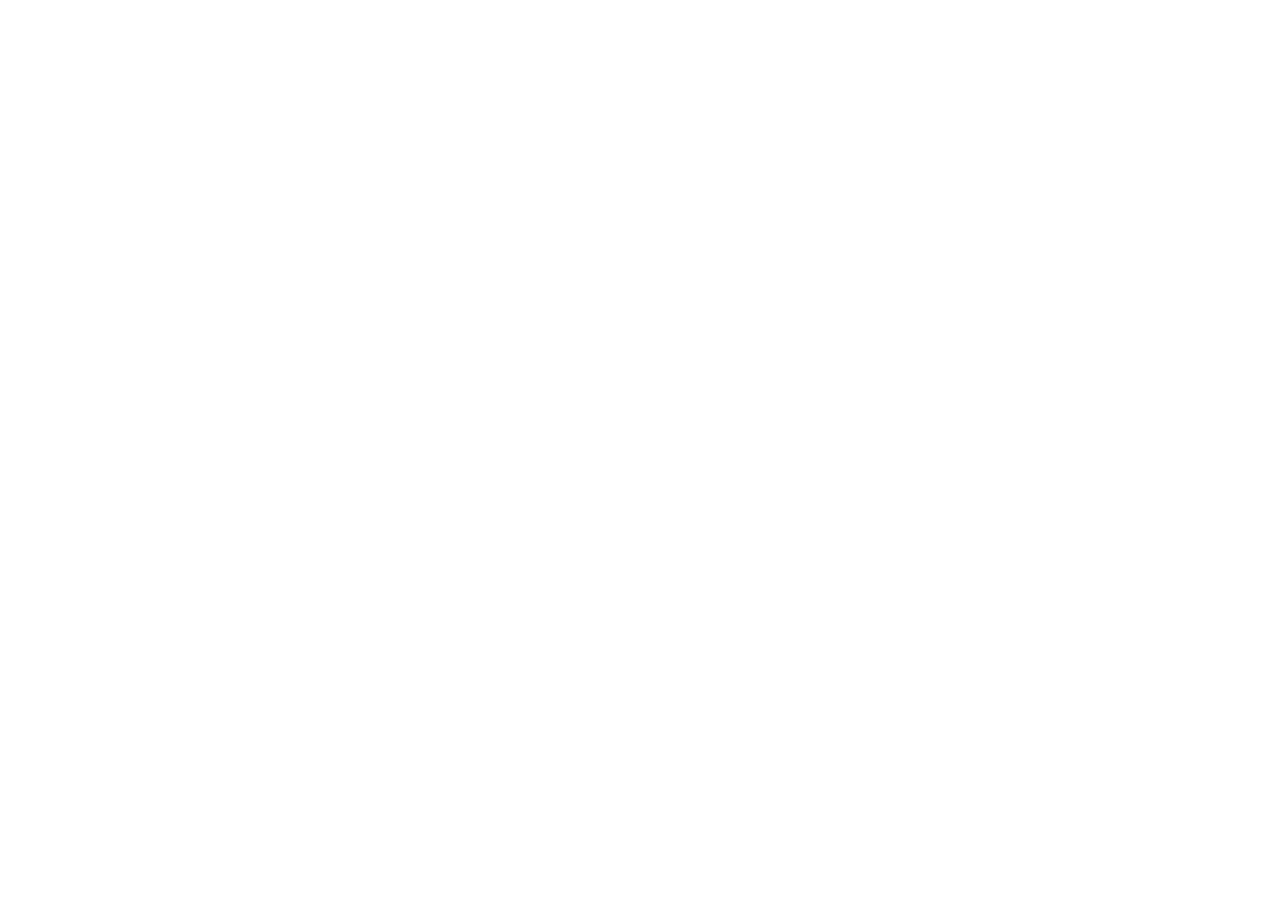
==== indext.html @ 26fa0744 "first commit" ====
<!DOCTYPE html>
<html lang="en">
<head>
    <meta charset="UTF-8">
    <meta name="viewport" content="width=device-width, initial-scale=1.0">
    <title>Flower Shop </title>
</head>
<body>
    <header>

    </header>
    <main>

    </main>
    <footer>
        
    </footer>
</body>
</html>
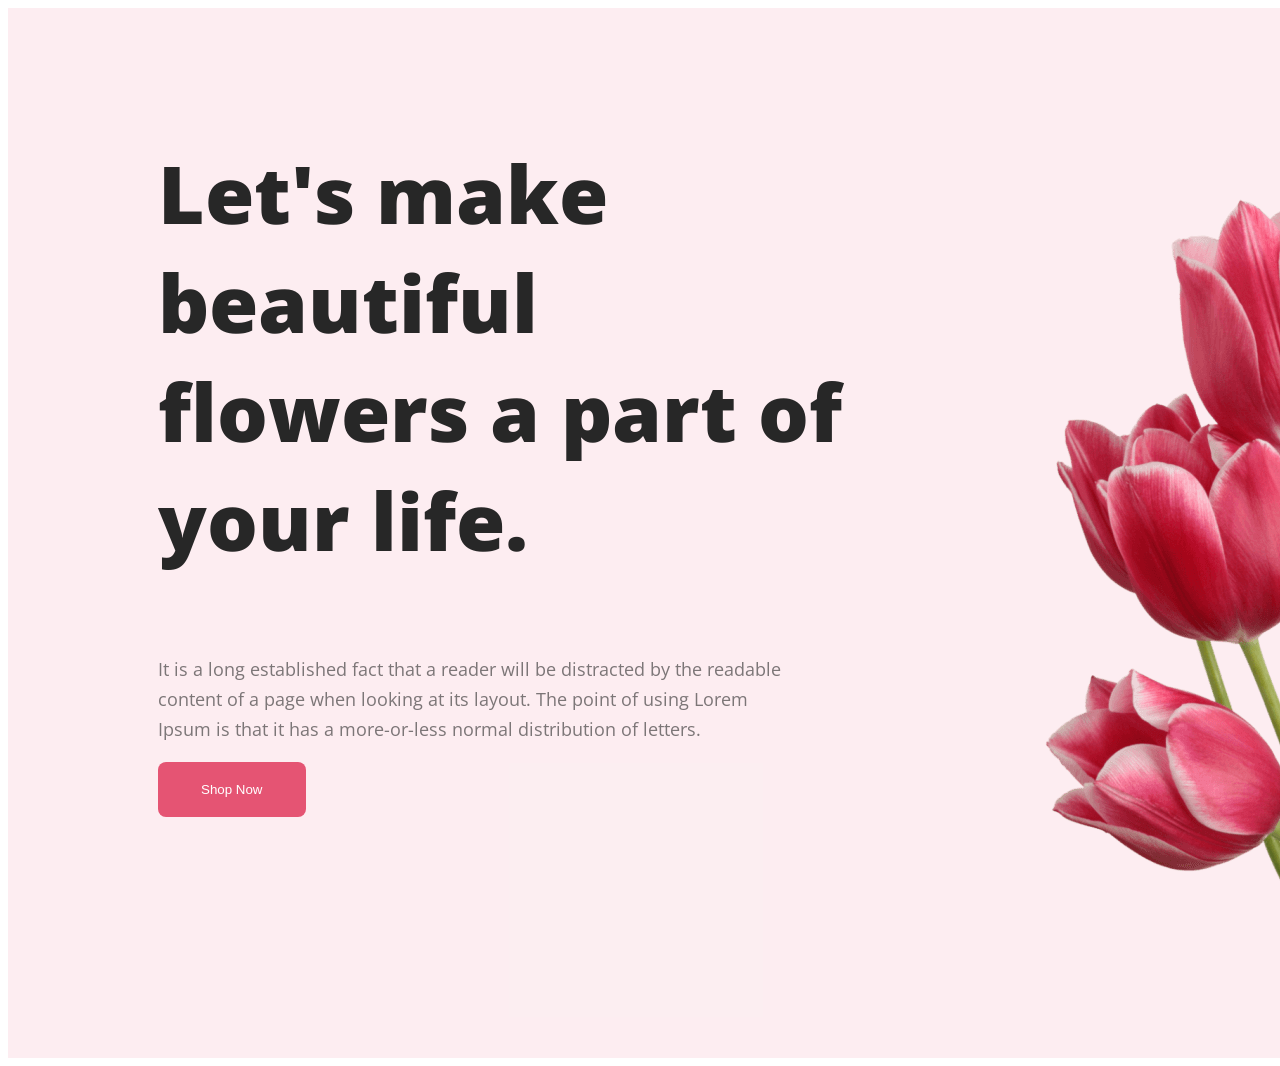
==== commit c77cebbb: "banner added" ====
--- a/indext.html
+++ b/indext.html
@@ -1,19 +1,38 @@
 <!DOCTYPE html>
 <html lang="en">
+
 <head>
     <meta charset="UTF-8">
     <meta name="viewport" content="width=device-width, initial-scale=1.0">
     <title>Flower Shop </title>
+    <link rel="preconnect" href="https://fonts.googleapis.com">
+    <link rel="preconnect" href="https://fonts.gstatic.com" crossorigin>
+    <link
+        href="https://fonts.googleapis.com/css2?family=Open+Sans:ital,wght@0,300;0,400;0,500;0,600;0,700;0,800;1,300;1,400;1,500;1,600;1,700;1,800&display=swap"
+        rel="stylesheet">
+    <link rel="stylesheet" href="styles/style.css">
 </head>
+
 <body>
-    <header>
-
+    <header class="header">
+        <div class="banner">
+            <div class="content">
+                <h3 class="banner-tittle">Let's make beautiful flowers a part of your life. </h3>
+                
+                <p class="banner-description">It is a long established fact that a reader will be distracted by the
+                    readable content of a page when looking at its layout. The point of using Lorem Ipsum is that it has
+                    a more-or-less normal distribution of letters.</p>
+                <button class="btn-primary">Shop Now</button>
+            </div>
+            <img class="banner-picture" src="Flower Asset/pngwing 10.png" alt="">
+        </div>
     </header>
     <main>
 
     </main>
     <footer>
-        
+
     </footer>
 </body>
+
 </html>
--- a/styles/style.css
+++ b/styles/style.css
@@ -0,0 +1,54 @@
+/* Common Styles Shared */
+body {
+    font-family: 'Open Sans', sans-serif;
+}
+
+/* Banner Styles Shared */
+
+.banner-contant {
+    display: flex;
+    flex-direction: column;
+    flex-shrink: 0;
+    padding: 197px 240px;
+}
+
+.banner-tittle {
+    color: #272727;
+    font-size: 80px;
+    font-weight: 800;
+    width: 708px;
+}
+
+.banner-description {
+    color: rgba(39, 39, 39, 0.60);
+    font-size: 18px;
+    font-weight: 400;
+    line-height: 30px;
+    width: 634px;
+}
+
+.btn-primary {
+    border-radius: 8px;
+    background: #E55473;
+    border: none;
+    display: inline-flex;
+    padding: 20px 43px;
+    align-items: flex-start;
+    gap: 10px;
+    color: white;
+}
+
+.banner {
+    background: rgba(229, 84, 115, 0.10);
+    display: flex;
+    width: 1720px;
+    height: 1000px;
+    padding: 50px 50px 0px 150px;
+}
+
+.banner-picture {
+    width: 635px;
+    height: 800px;
+    padding: 30px 150px;
+    
+}
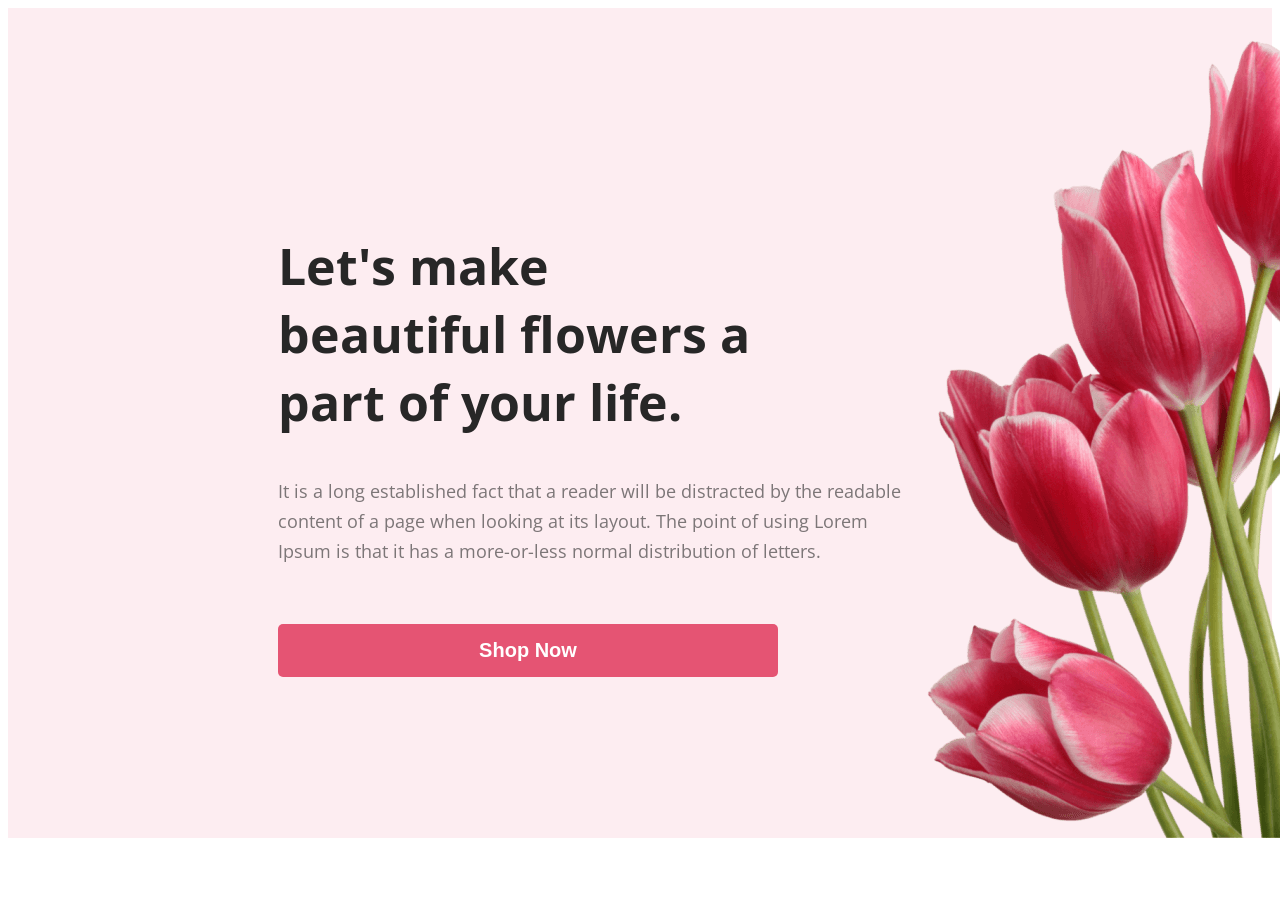
==== commit b040cfb0: "Banner Complete" ====
--- a/indext.html
+++ b/indext.html
@@ -17,8 +17,7 @@
     <header class="header">
         <div class="banner">
             <div class="content">
-                <h3 class="banner-tittle">Let's make beautiful flowers a part of your life. </h3>
-                
+                <h1 class="banner-tittle"><b>Let's make <br> beautiful flowers a <br> part of your life.</b></h1>
                 <p class="banner-description">It is a long established fact that a reader will be distracted by the
                     readable content of a page when looking at its layout. The point of using Lorem Ipsum is that it has
                     a more-or-less normal distribution of letters.</p>
--- a/styles/style.css
+++ b/styles/style.css
@@ -5,18 +5,17 @@
 
 /* Banner Styles Shared */
 
-.banner-contant {
+.content {
     display: flex;
     flex-direction: column;
-    flex-shrink: 0;
-    padding: 197px 240px;
+    padding: 150px 120px;
+    max-width: 500px;
 }
 
 .banner-tittle {
     color: #272727;
-    font-size: 80px;
-    font-weight: 800;
-    width: 708px;
+    font-size: 50px;
+    margin-bottom: 0px;
 }
 
 .banner-description {
@@ -25,30 +24,29 @@
     font-weight: 400;
     line-height: 30px;
     width: 634px;
+    margin-top: 40px;
 }
 
 .btn-primary {
-    border-radius: 8px;
+    border-radius: 5px;
     background: #E55473;
+    font-size: 20px;
+    font-weight: 700;
+    color: white;
     border: none;
-    display: inline-flex;
-    padding: 20px 43px;
-    align-items: flex-start;
-    gap: 10px;
-    color: white;
+    padding: 15px 15px;
+    margin-top: 40px;
+    margin-bottom: 0px;
 }
 
 .banner {
     background: rgba(229, 84, 115, 0.10);
+    padding: 30px 30px 0px 150px;
     display: flex;
-    width: 1720px;
-    height: 1000px;
-    padding: 50px 50px 0px 150px;
+    align-items: center;
+    justify-content: space-between;
 }
 
 .banner-picture {
-    width: 635px;
-    height: 800px;
-    padding: 30px 150px;
-    
+    width: 700px;
 }
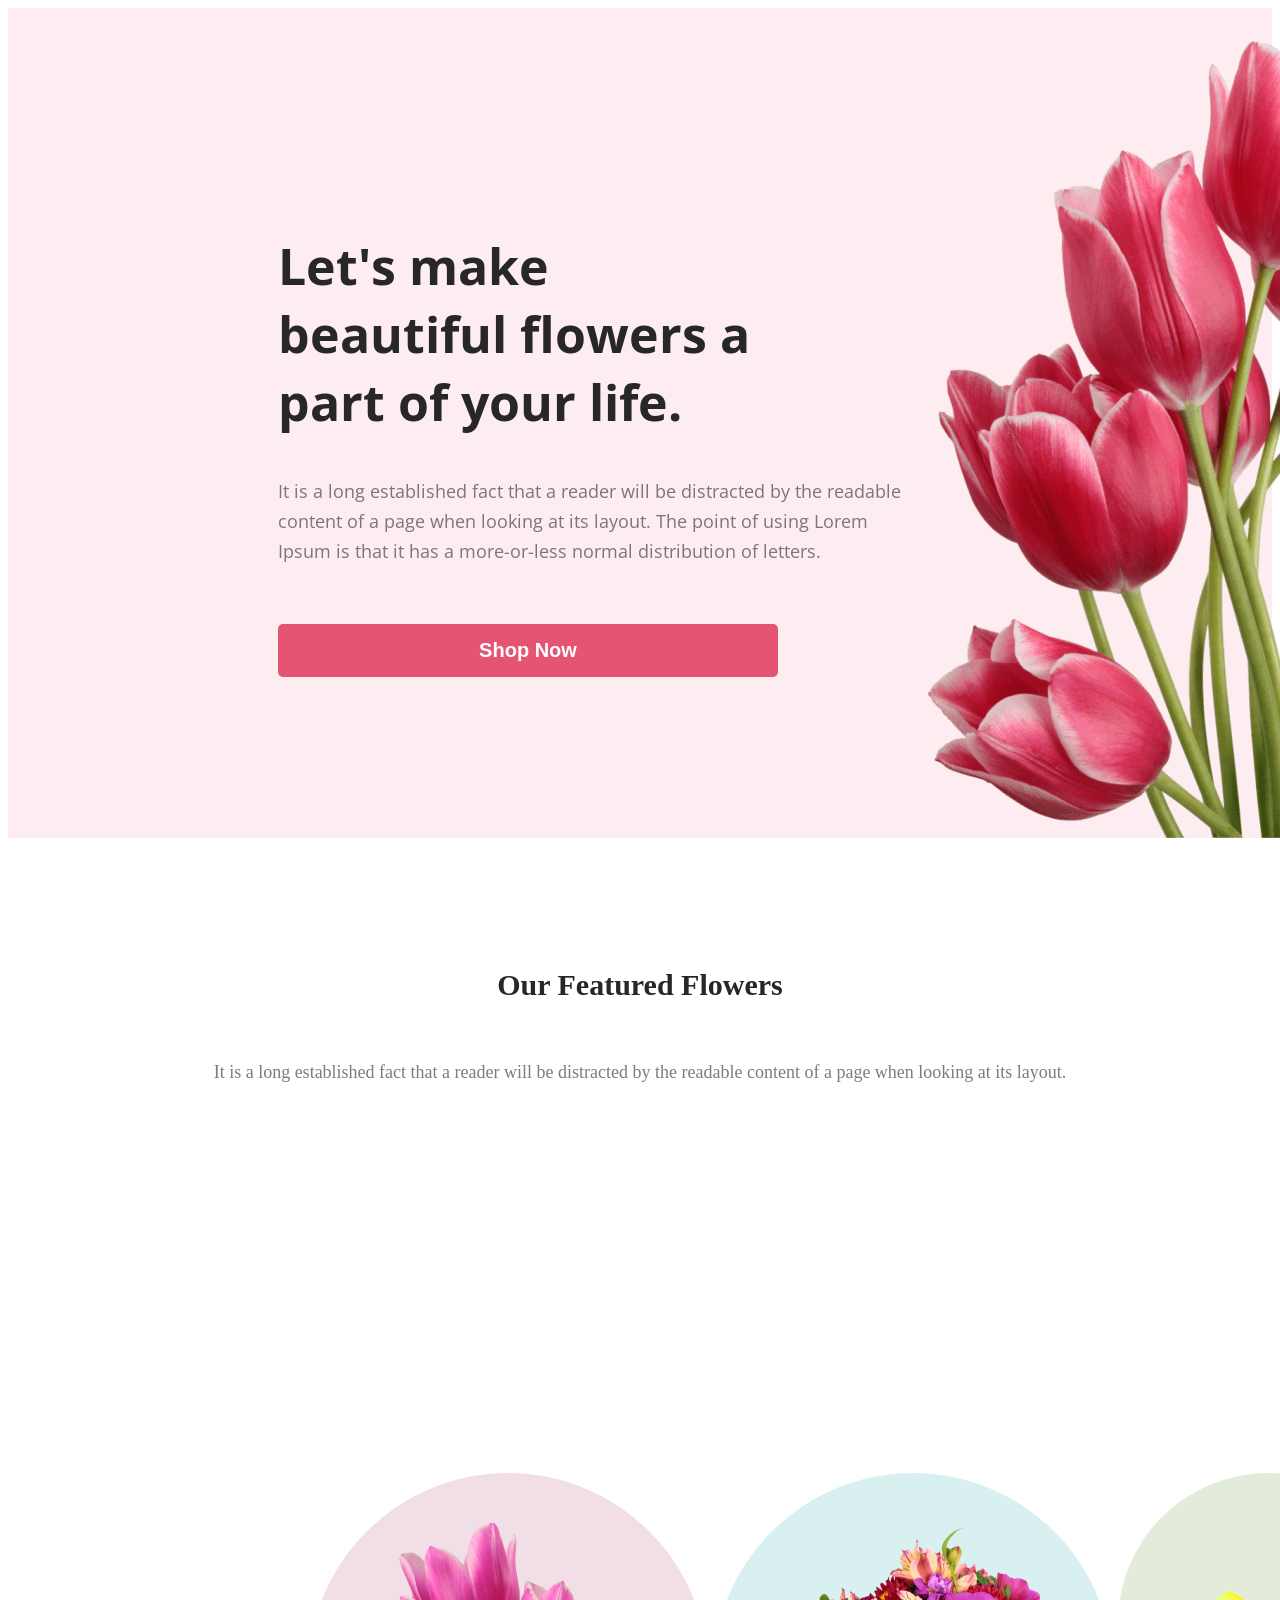
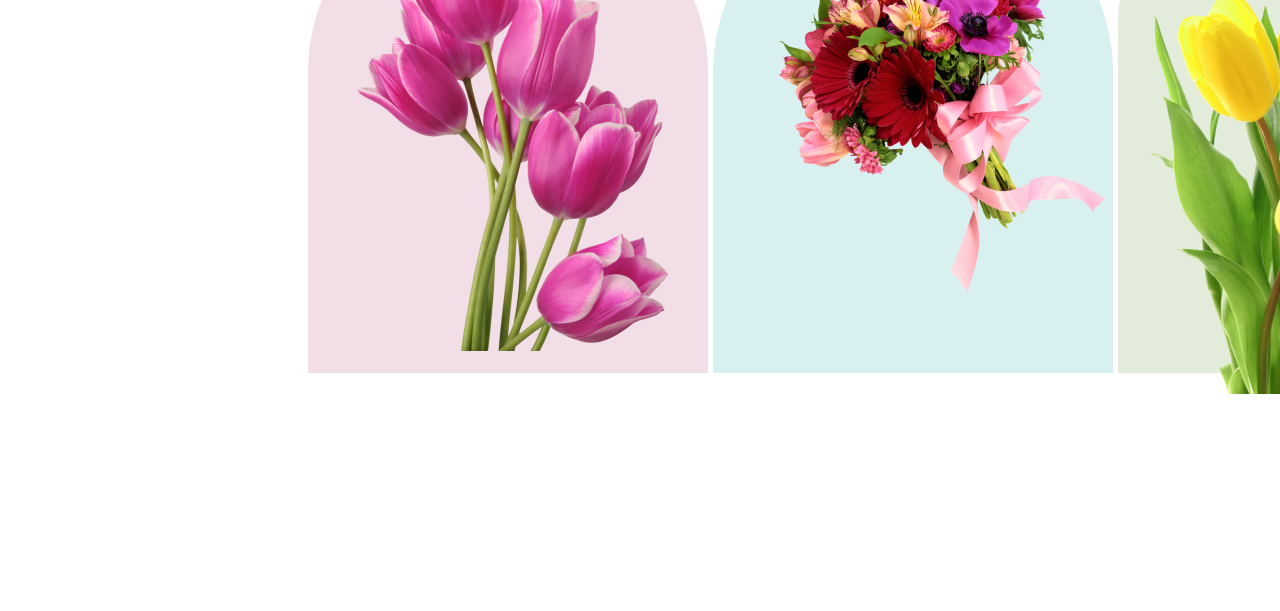
==== commit 212e2ade: "featured-folowers" ====
--- a/indext.html
+++ b/indext.html
@@ -27,7 +27,15 @@
         </div>
     </header>
     <main>
-
+        <section class="featured">
+            <h3 class="section-tittle" >Our Featured Flowers</h3>
+            <p class="section-description" >It is a long established fact that a reader will be distracted by the readable content of a page when looking at its layout.</p>
+        </section>
+        <div class="featured-flowers">
+            <div class="flower-1"><img src="Flower Asset/pngwing 6.png" alt=""></div>
+            <div class="flower-2"><img src="Flower Asset/pngwing 5.png" alt=""></div>
+            <div class="flower-3"><img src="Flower Asset/pngwing 7.png" alt=""></div>
+        </div>
     </main>
     <footer>
 
--- a/styles/style.css
+++ b/styles/style.css
@@ -49,4 +49,71 @@
 
 .banner-picture {
     width: 700px;
+}
+
+/* Main section styles */
+.main {
+    max-width: 1140px;
+    margin: auto;
+}
+
+.featured {
+    margin: 130px 0px;
+}
+
+.section-tittle {
+    color: #272727;
+    text-align: center;
+    font-family: Lato;
+    font-size: 30px;
+    font-weight: 800;
+}
+
+.section-description {
+    color: rgba(39, 39, 39, 0.60);
+    text-align: center;
+    font-family: Lato;
+    font-size: 18px;
+    padding: 30px;
+}
+
+.featured-flowers {
+    display: flex;
+    gap: 5px;
+    align-items: center;
+    justify-content: space-evenly;
+    padding: 100px 300px 100px;
+
+}
+
+.flower-1 {
+    align-items: center;
+    border-radius: 300px 300px 0px 0px;
+    background: rgba(167, 33, 98, 0.15);
+    margin: 130px 0px;
+    padding: 50px;
+    width: 300px;
+    height: 400px;
+    flex-shrink: 0;
+}
+
+.flower-2 {
+    align-items: center;
+    border-radius: 300px 300px 0px 0px;
+    background: rgba(5, 151, 160, 0.15);
+    margin: 130px 0px;
+    padding: 50px;
+    width: 300px;
+    height: 400px;
+}
+
+.flower-3 {
+    align-items: right;
+    border-radius: 300px 300px 0px 0px;
+    background: rgba(71, 125, 17, 0.15);
+    margin: 130px 0px;
+    padding: 50px 0px;
+    width: 300px;
+    height: 400px;
+
 }
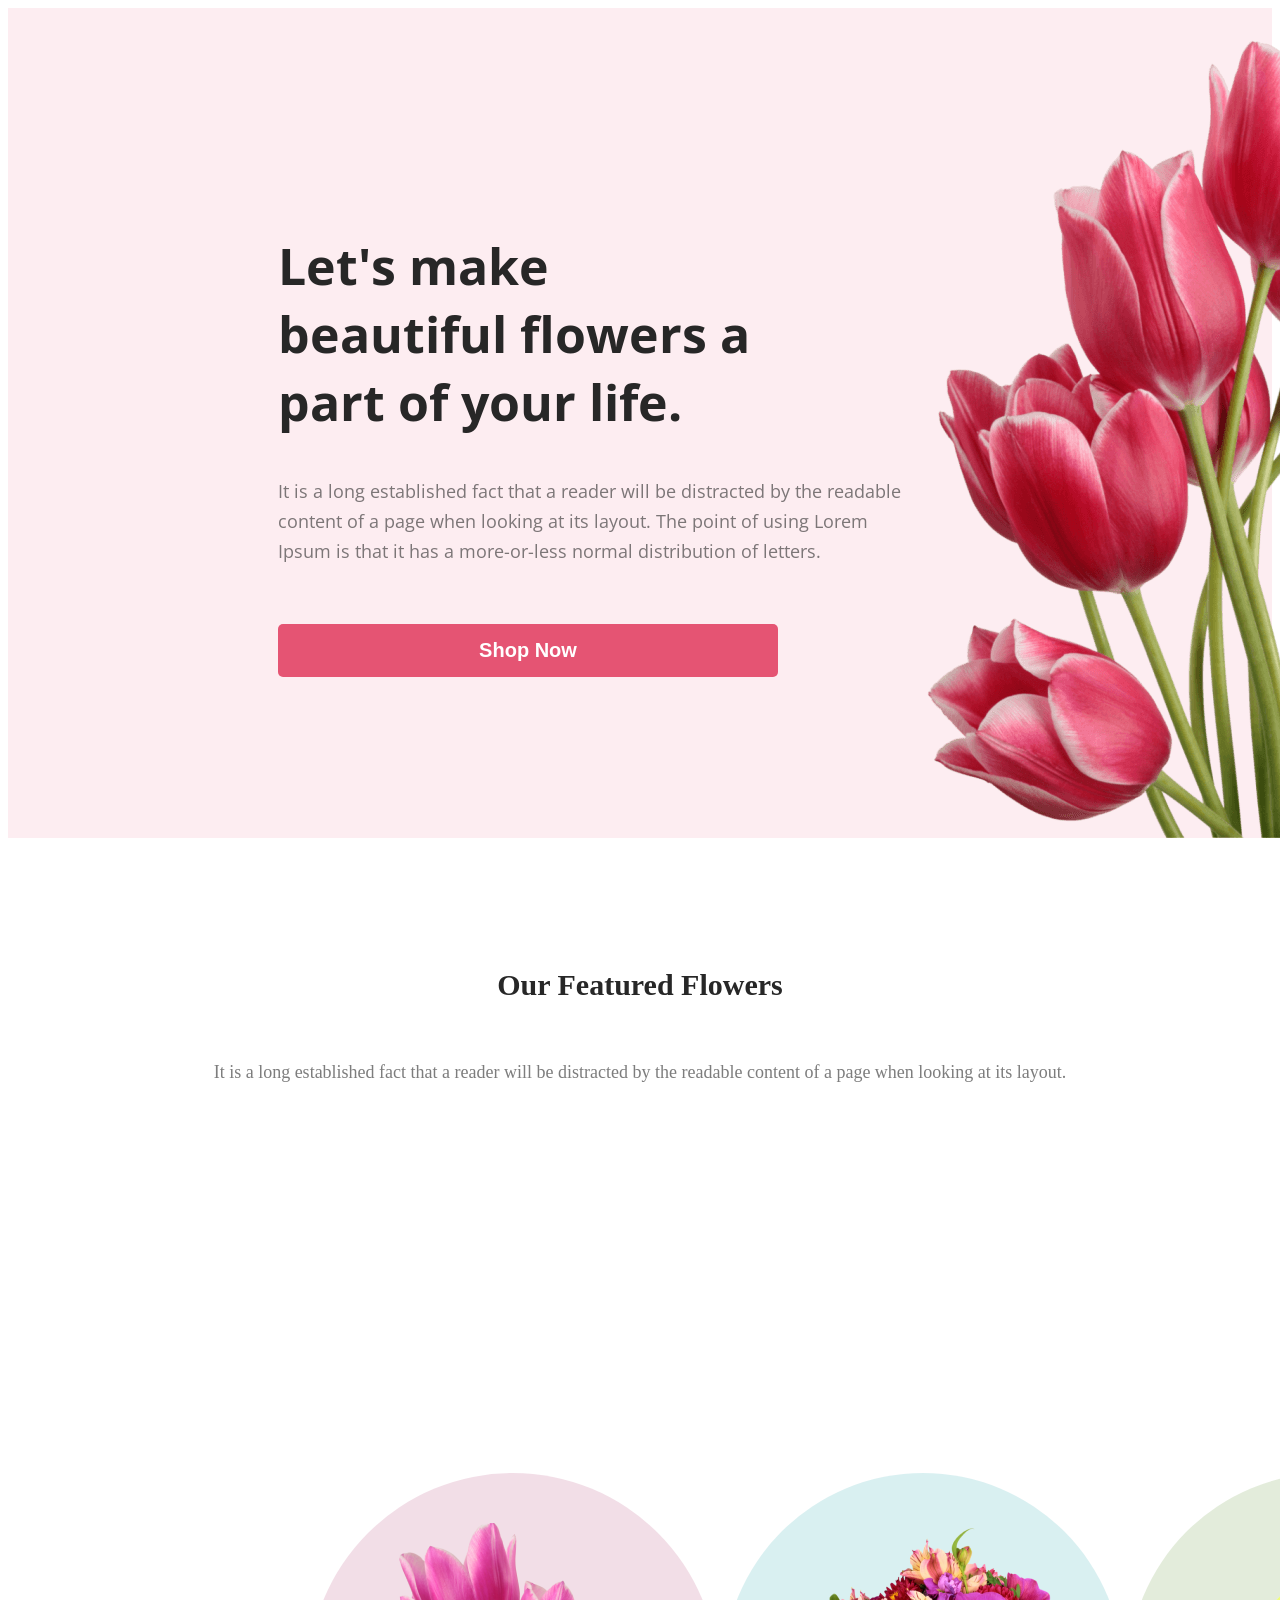
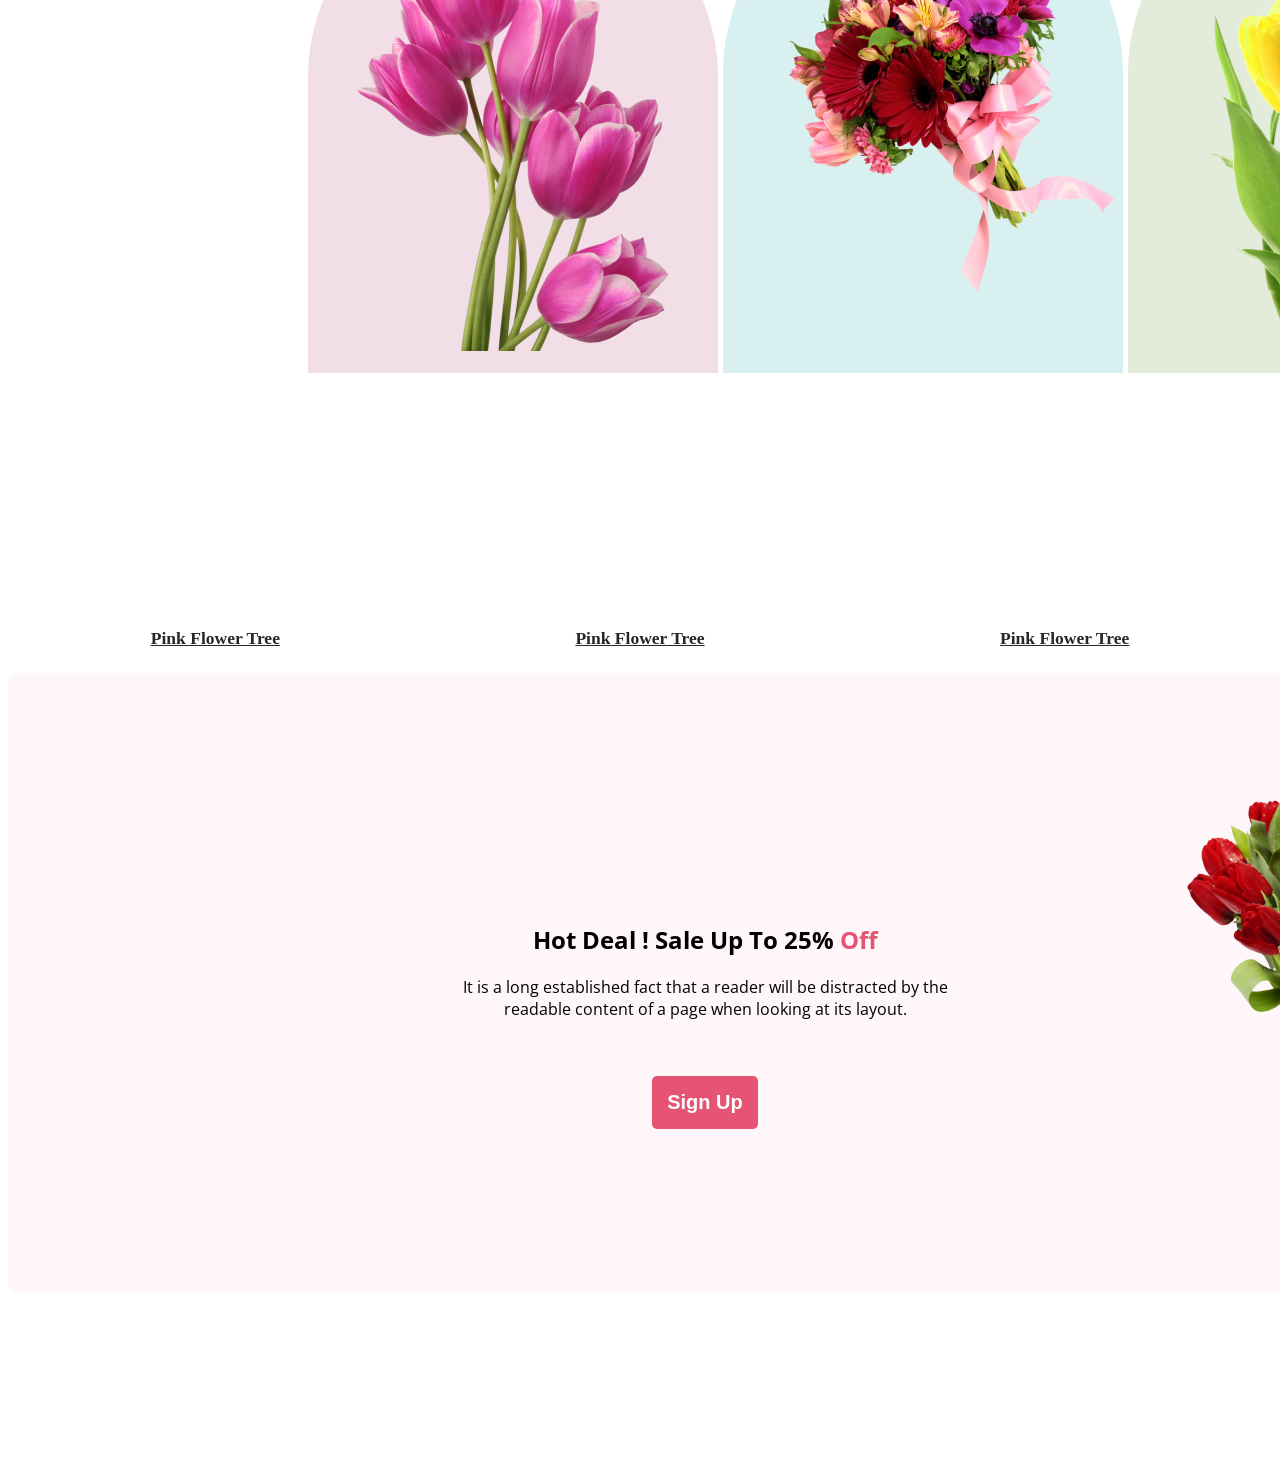
==== commit 336259c3: "hot deal added" ====
--- a/indext.html
+++ b/indext.html
@@ -28,14 +28,35 @@
     </header>
     <main>
         <section class="featured">
-            <h3 class="section-tittle" >Our Featured Flowers</h3>
-            <p class="section-description" >It is a long established fact that a reader will be distracted by the readable content of a page when looking at its layout.</p>
+            <h3 class="section-tittle">Our Featured Flowers</h3>
+            <p class="section-description">It is a long established fact that a reader will be distracted by the
+                readable content of a page when looking at its layout.</p>
         </section>
         <div class="featured-flowers">
             <div class="flower-1"><img src="Flower Asset/pngwing 6.png" alt=""></div>
             <div class="flower-2"><img src="Flower Asset/pngwing 5.png" alt=""></div>
             <div class="flower-3"><img src="Flower Asset/pngwing 7.png" alt=""></div>
         </div>
+        <div class="flower-name">
+            <h3><u>Pink Flower Tree</u></h3>
+            <h3><u>Pink Flower Tree</u></h3>
+            <h3><u>Pink Flower Tree</u></h3>
+        </div>
+        <section class="hot-deal">
+            <div class="hot-deal-flex">
+                <div class="text">
+                    <h2 class="tittle">Hot Deal ! Sale Up To 25% <span class="text-primary">Off</span></h2>
+                    <p class="description">It is a long established fact that a reader will be distracted by the
+                    readable content of a page when looking at its layout.</p>
+                    <button class="btn-primary">Sign Up</button>
+                </div>
+
+                <div class="picture">
+                    <img src="Flower Asset/pngwing 8.png" alt="">
+                </div>
+            </div>
+
+        </section>
     </main>
     <footer>
 
--- a/styles/style.css
+++ b/styles/style.css
@@ -82,7 +82,9 @@
     gap: 5px;
     align-items: center;
     justify-content: space-evenly;
-    padding: 100px 300px 100px;
+    padding: 100px 300px;
+    bottom: 0px;
+
 
 }
 
@@ -90,11 +92,11 @@
     align-items: center;
     border-radius: 300px 300px 0px 0px;
     background: rgba(167, 33, 98, 0.15);
-    margin: 130px 0px;
+    margin: 50px 0px;
     padding: 50px;
-    width: 300px;
+    width: 310px;
     height: 400px;
-    flex-shrink: 0;
+
 }
 
 .flower-2 {
@@ -105,15 +107,55 @@
     padding: 50px;
     width: 300px;
     height: 400px;
+
 }
 
 .flower-3 {
-    align-items: right;
+    align-items: center;
     border-radius: 300px 300px 0px 0px;
     background: rgba(71, 125, 17, 0.15);
     margin: 130px 0px;
-    padding: 50px 0px;
+    padding: 50px;
     width: 300px;
     height: 400px;
+}
 
-}+.flower-name {
+    display: flex;
+    color: #272727;
+    text-align: center;
+    font-family: Lato;
+    font-size: 15px;
+    font-weight: 700;
+    line-height: 35px;
+    gap: 10px;
+    justify-content: space-around;
+    padding: 0px;
+}
+
+/* hot deal styles */
+.text-primary {
+    color: #E55473;
+}
+
+.hot-deal {
+    border-radius: 8px;
+    background: rgba(229, 84, 115, 0.05);
+    width: 1922px;
+    height: 620px;
+}
+
+.text {
+    padding: 230px 0px 350px 420px;
+    text-align: center;
+
+}
+
+.picture {
+    padding: 100px 430px 100px 200px
+}
+
+.hot-deal-flex {
+    display: flex;
+}
+
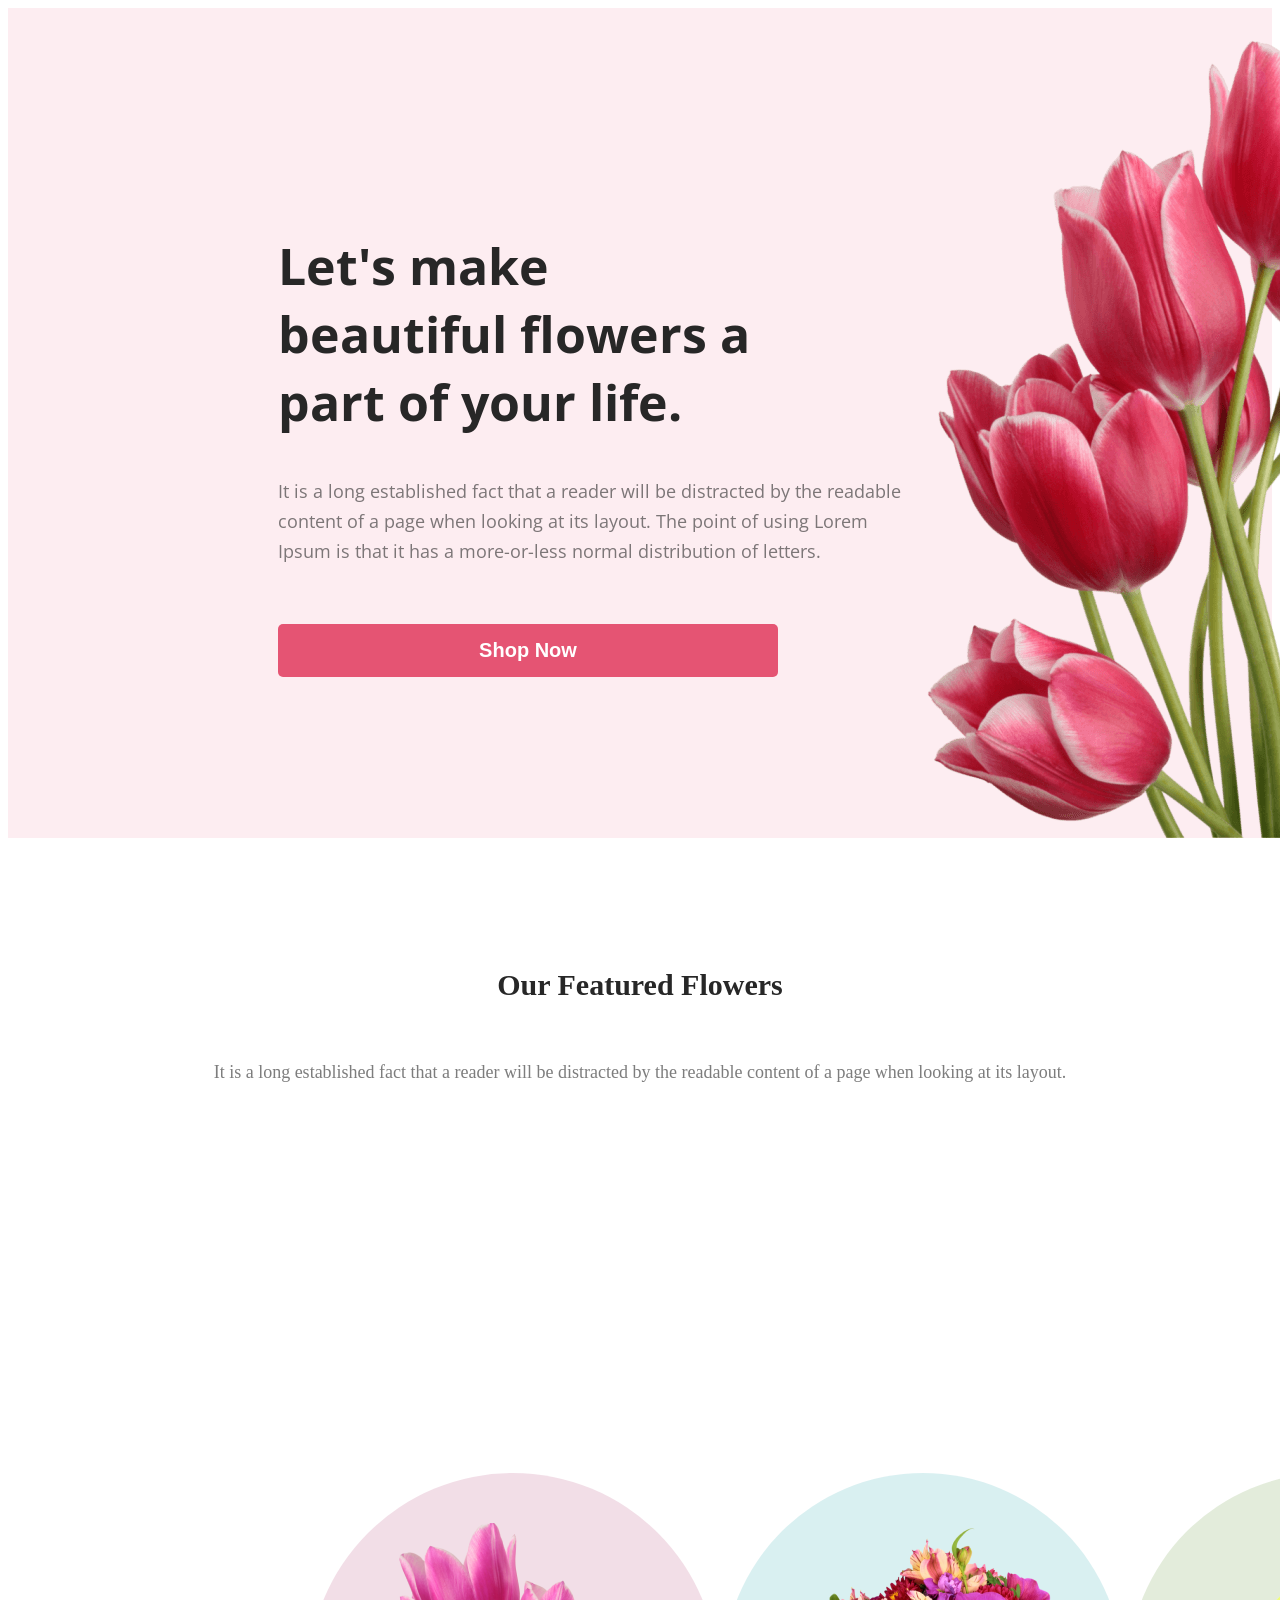
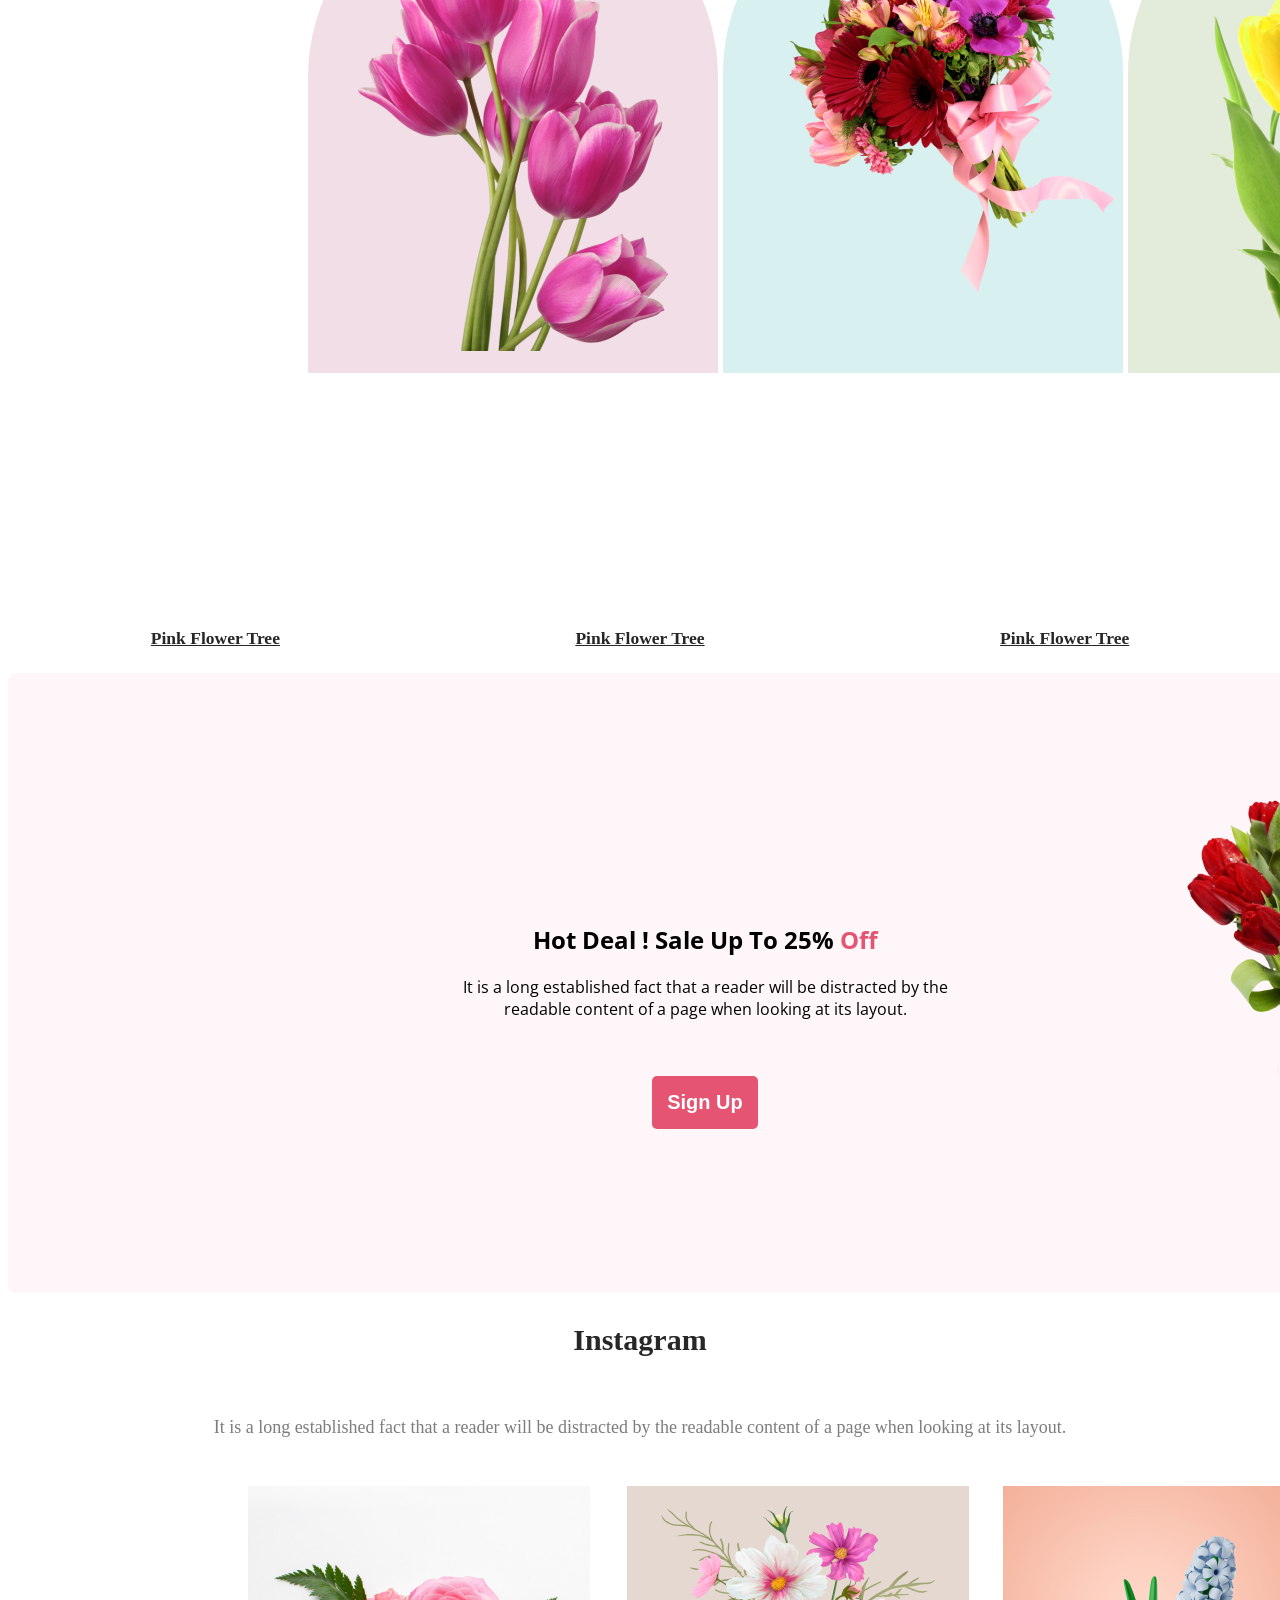
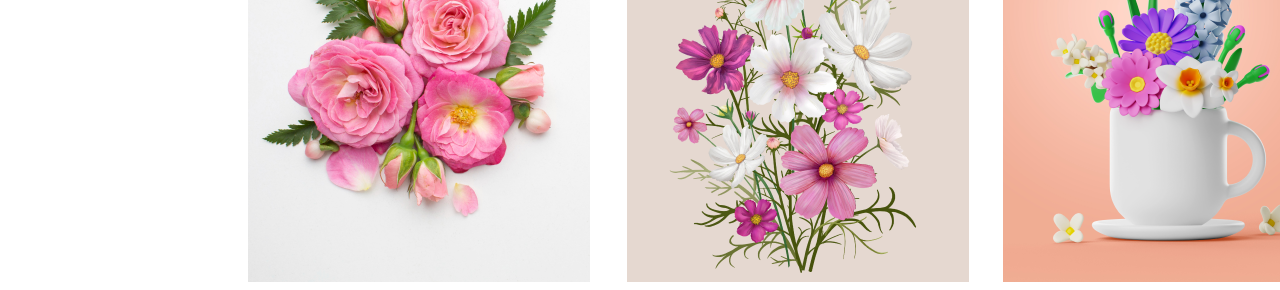
==== commit 22dac437: "instagram info added" ====
--- a/indext.html
+++ b/indext.html
@@ -47,7 +47,7 @@
                 <div class="text">
                     <h2 class="tittle">Hot Deal ! Sale Up To 25% <span class="text-primary">Off</span></h2>
                     <p class="description">It is a long established fact that a reader will be distracted by the
-                    readable content of a page when looking at its layout.</p>
+                        readable content of a page when looking at its layout.</p>
                     <button class="btn-primary">Sign Up</button>
                 </div>
 
@@ -57,6 +57,18 @@
             </div>
 
         </section>
+        <section class="instagram">
+            <div class="instagram-text">
+                <h3 class="section-tittle">Instagram</h3>
+                <p class="section-description">It is a long established fact that a reader will be distracted by the readable content of a page when looking at its layout.</p>
+            </div>
+            <div class="instagram-picture">
+                <img class="img-1" src="Flower Asset/Flower 01.png" alt="">
+                <img class="img-2" src="Flower Asset/Rectangle 4.png" alt="">
+                <img class="img-3" src="Flower Asset/Rectangle 5.png" alt="">
+                <img class="img-4" src="Flower Asset/Rectangle 6.png" alt="">
+            </div>
+        </section>
     </main>
     <footer>
 
--- a/styles/style.css
+++ b/styles/style.css
@@ -159,3 +159,23 @@
     display: flex;
 }
 
+/* instagram styles */
+.instagram-picture{
+    display: flex;
+    gap: 10px;
+}
+.img-1{
+    padding-left:  240px;
+    padding-right:  3px;
+}
+.img-2{
+    padding-left:  24px;
+}
+.img-3{
+    padding-left:  24px;
+}
+.img-4{
+    padding-left:  24px;
+    padding-right:  240px;
+}
+
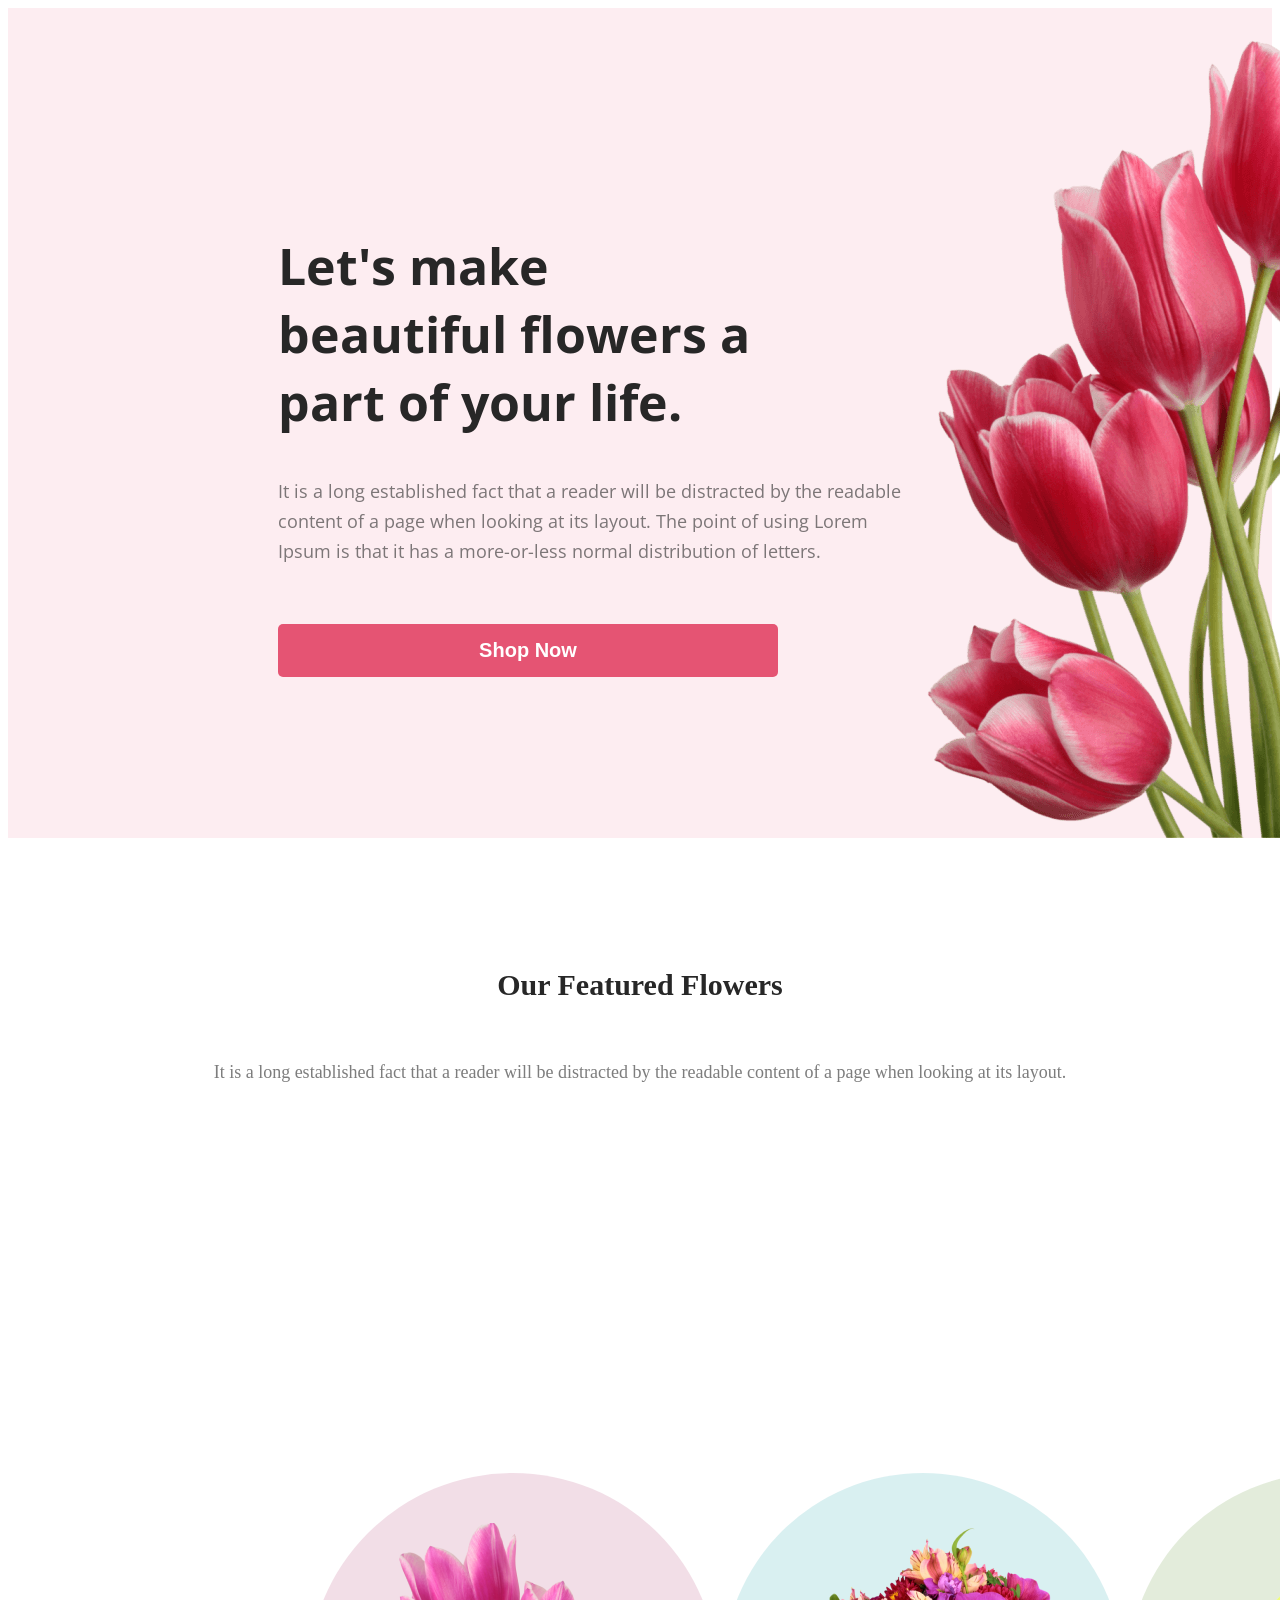
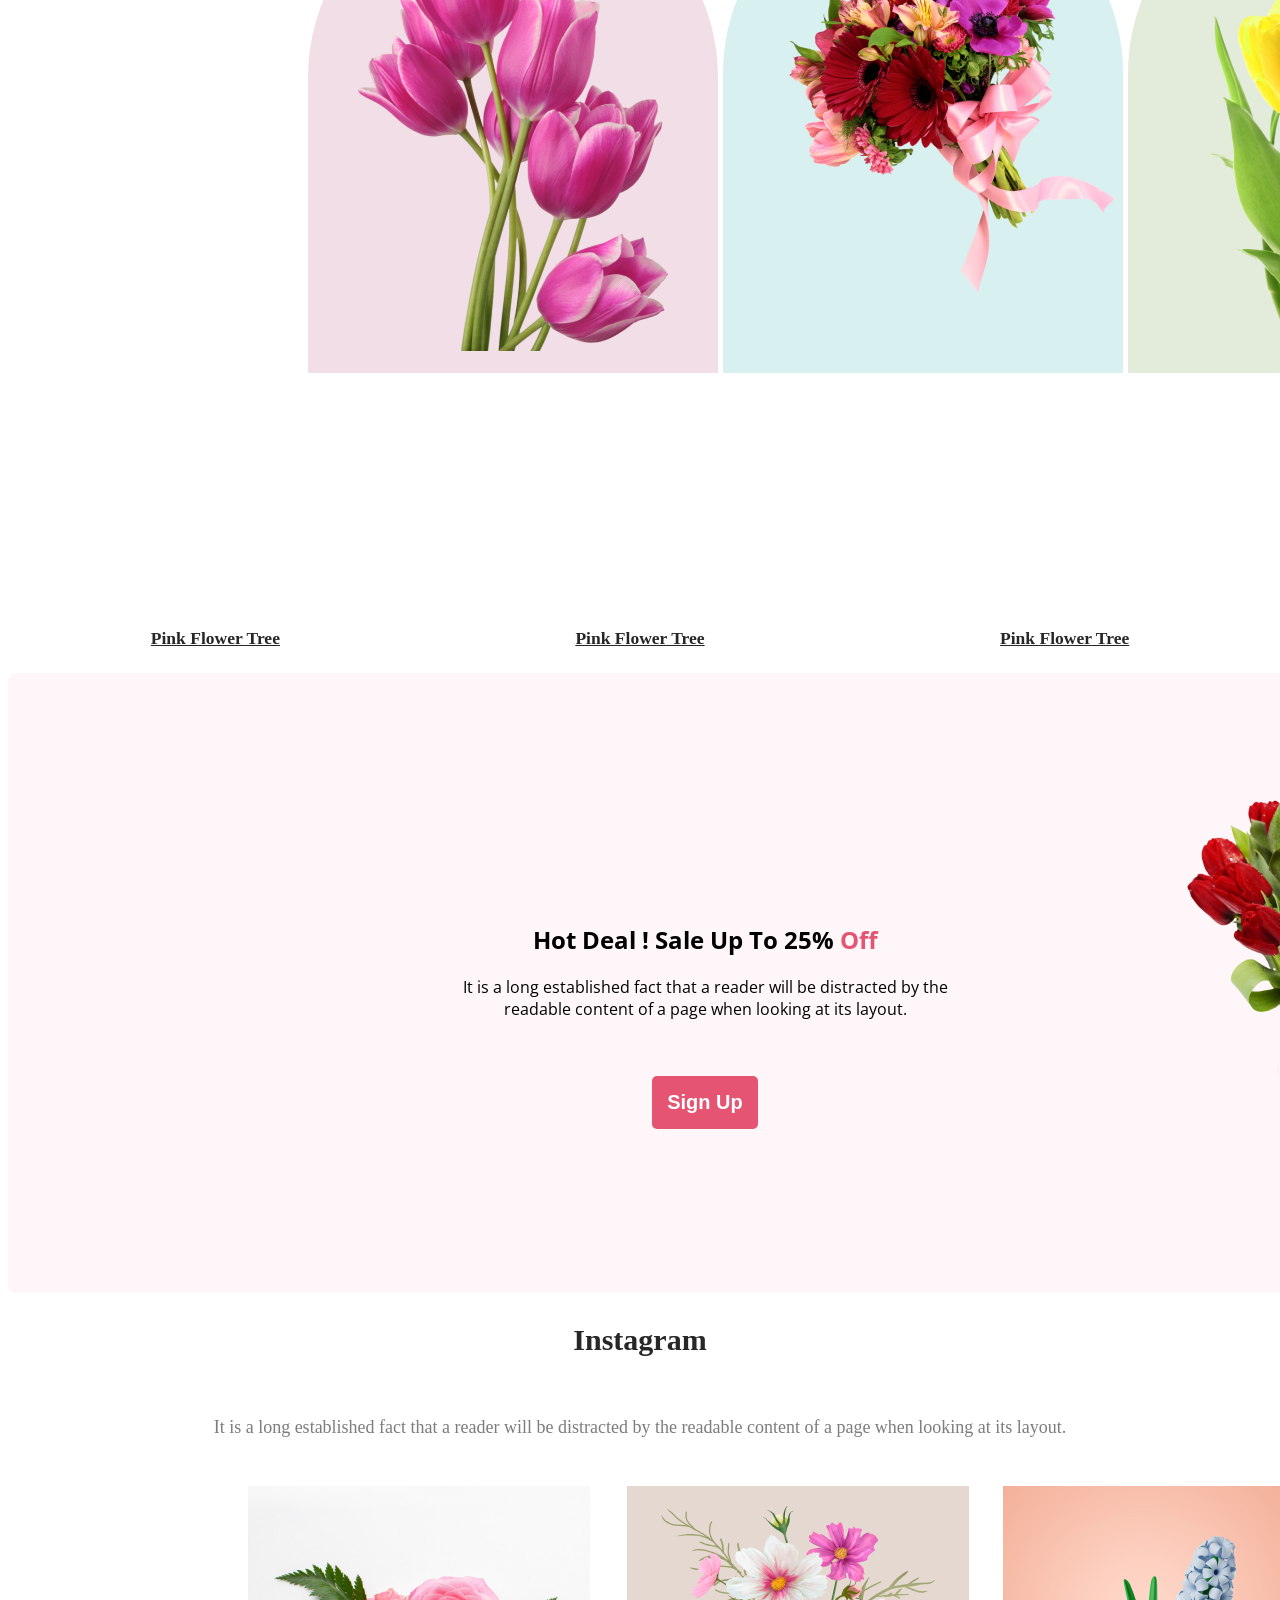
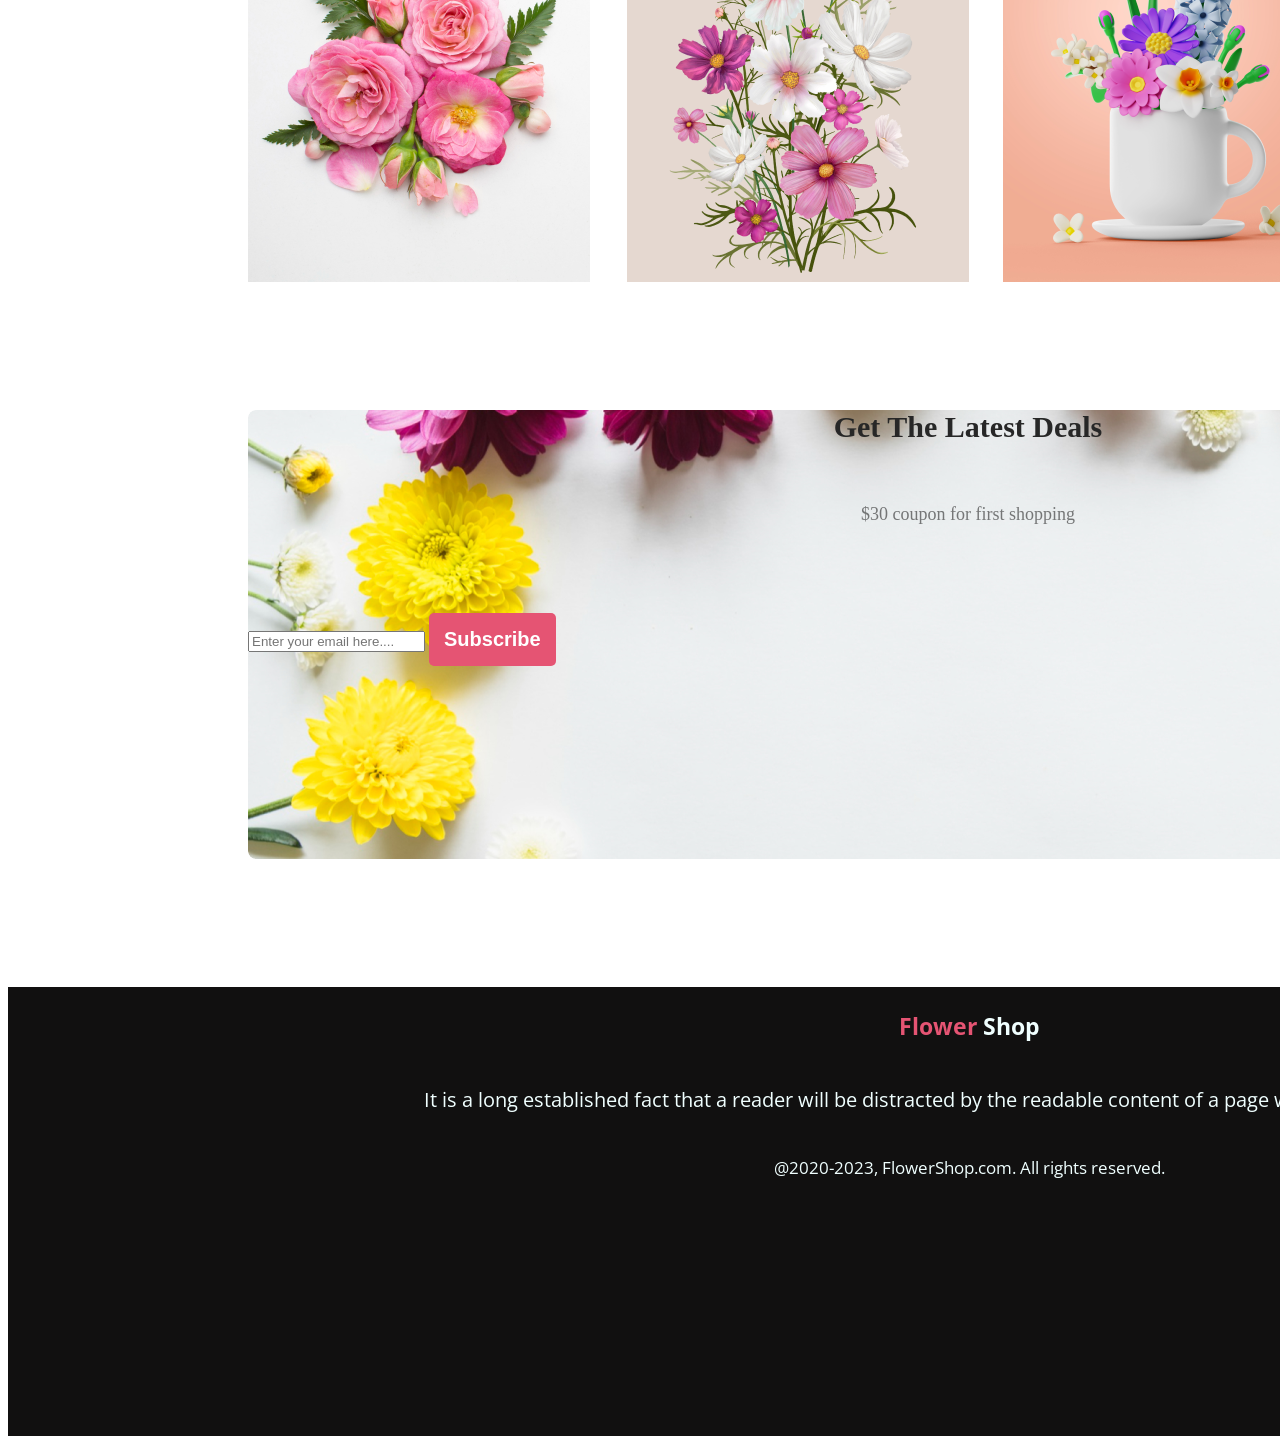
==== commit 7ce68a83: "footer added" ====
--- a/indext.html
+++ b/indext.html
@@ -69,9 +69,24 @@
                 <img class="img-4" src="Flower Asset/Rectangle 6.png" alt="">
             </div>
         </section>
+        <section class="deals">
+            <div class="deals-text">
+                <h3 class="section-tittle" >Get The Latest Deals</h3>
+                <p class="section-description" >$30 coupon for first shopping</p>
+                <input class="text-area" placeholder="Enter your email here...." type="text">
+                <button class="btn-primary" >Subscribe</button>
+            </div>
+
+        </section>
     </main>
     <footer>
-
+        <div class="footer" >
+            <h3 class="text-1" class="footer-tittle" > <span class="text-primary" >Flower</span> Shop</h3>
+            <p class="text-2" class="footer-description"> It is a long established fact that a reader will be distracted by the readable content of a page when looking at its layout.
+                <br>
+                <p class="footer-last-text"><small>@2020-2023, FlowerShop.com. All rights reserved. </small></p>
+            </p>
+        </div>
     </footer>
 </body>
 
--- a/styles/style.css
+++ b/styles/style.css
@@ -160,22 +160,58 @@
 }
 
 /* instagram styles */
-.instagram-picture{
+.instagram-picture {
     display: flex;
     gap: 10px;
 }
-.img-1{
-    padding-left:  240px;
-    padding-right:  3px;
-}
-.img-2{
-    padding-left:  24px;
-}
-.img-3{
-    padding-left:  24px;
-}
-.img-4{
-    padding-left:  24px;
-    padding-right:  240px;
-}
-
+
+.img-1 {
+    padding-left: 240px;
+    padding-right: 3px;
+}
+
+.img-2 {
+    padding-left: 24px;
+}
+
+.img-3 {
+    padding-left: 24px;
+}
+
+.img-4 {
+    padding-left: 24px;
+    padding-right: 240px;
+}
+
+/* Deals styles */
+.deals-text {
+    background-image: url(../Rectangle\ 9.png);
+    background-repeat: no-repeat;
+    width: 1440px;
+    height: 449px;
+    margin: 128px 240px;
+    border-radius: 8px;
+}
+
+
+
+/* footer */
+.footer-last-text {
+    text-align: center;
+}
+
+.footer {
+    background-color: #111010;
+    width: 1922px;
+    height: 449px;
+    text-align: center;
+    color: azure;
+    font-size: 20px;
+    font-weight: 800px;
+    display: flex;
+    flex-direction: column;
+}
+
+.text-1 , .text-2 {
+    text-align: center;
+}
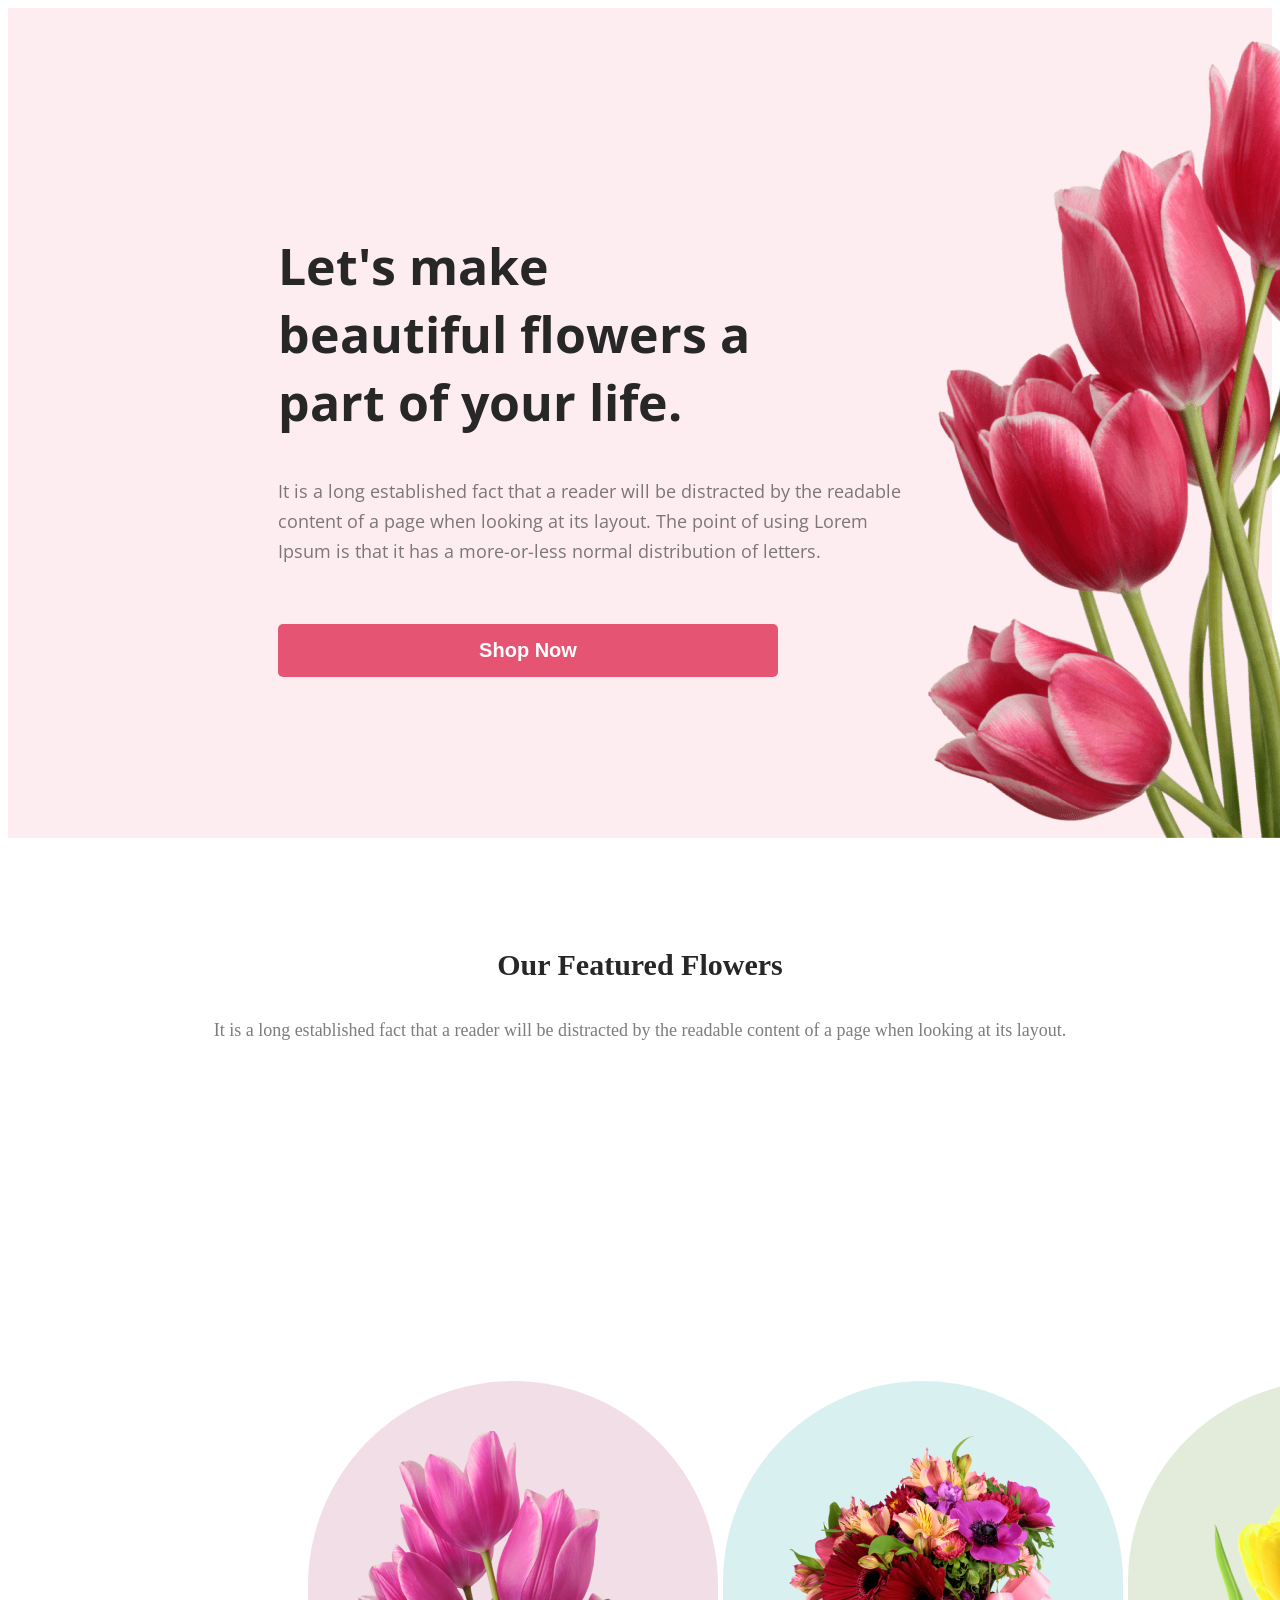
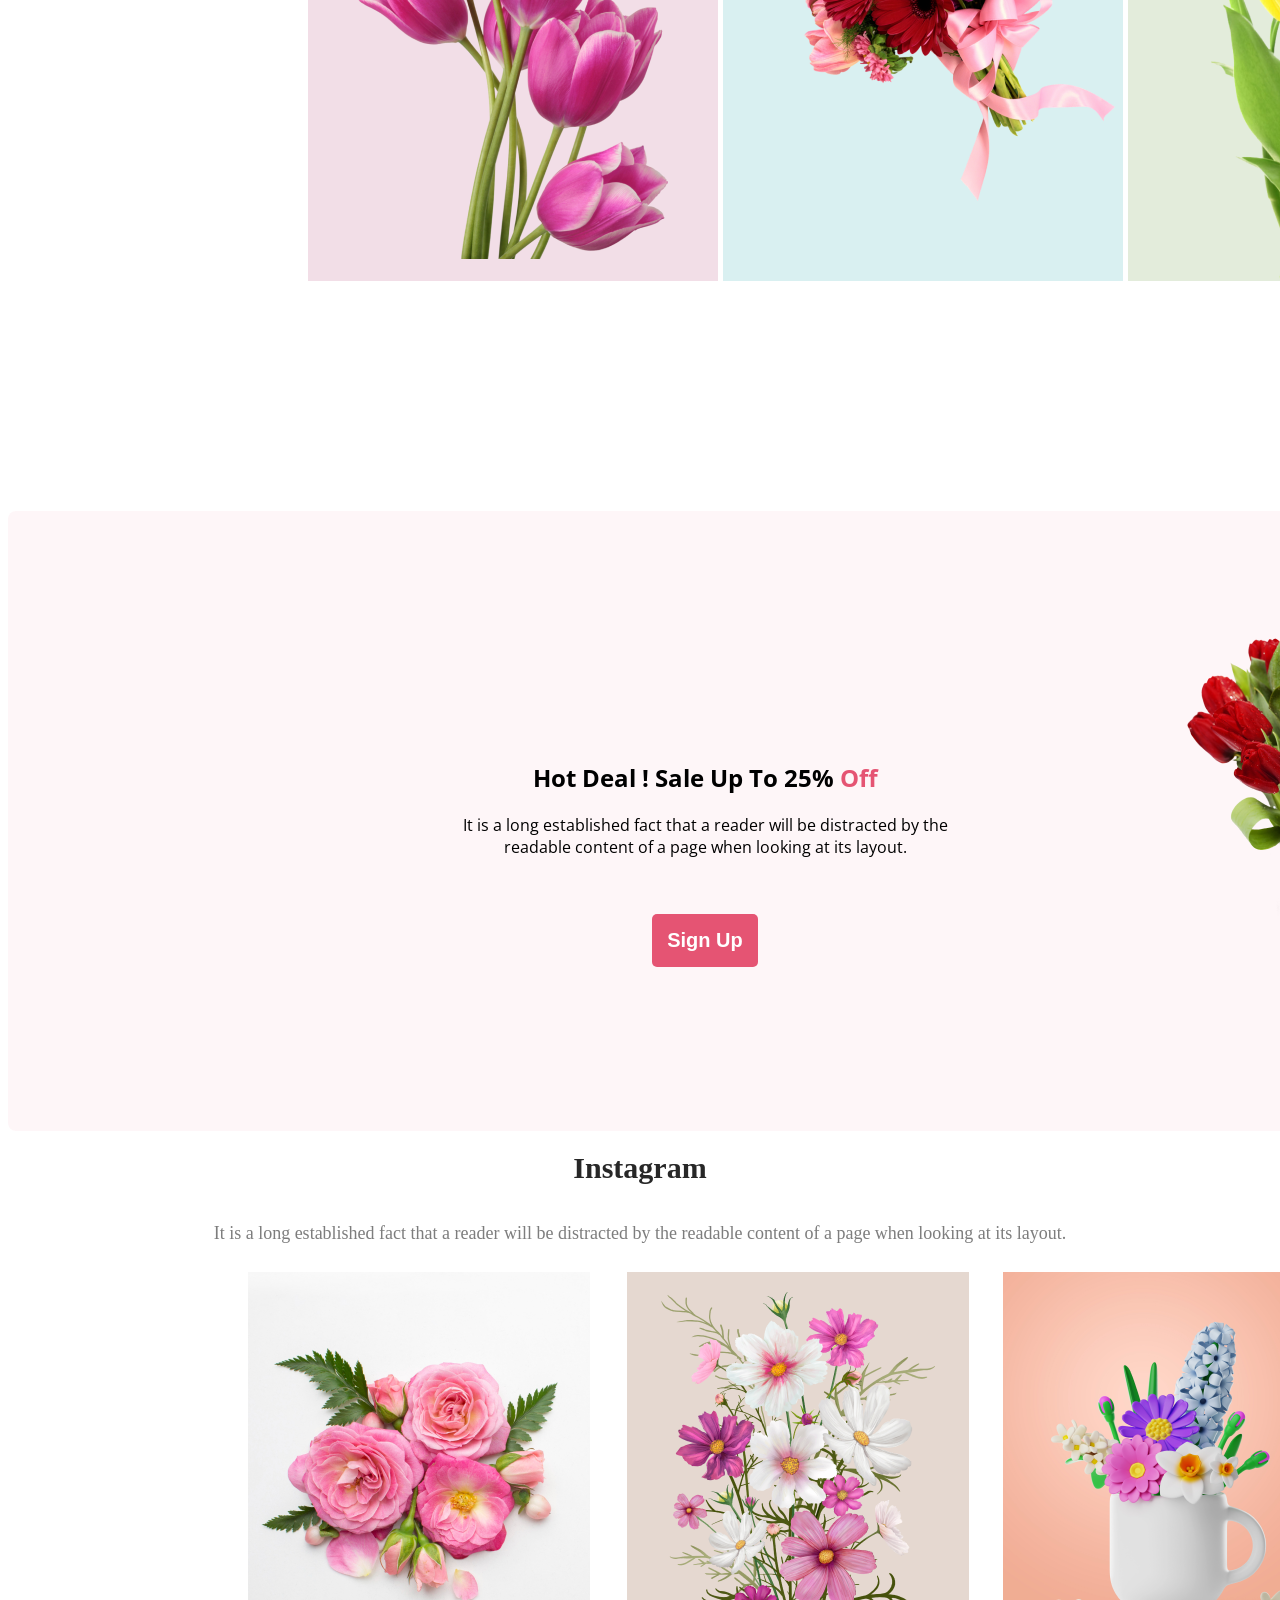
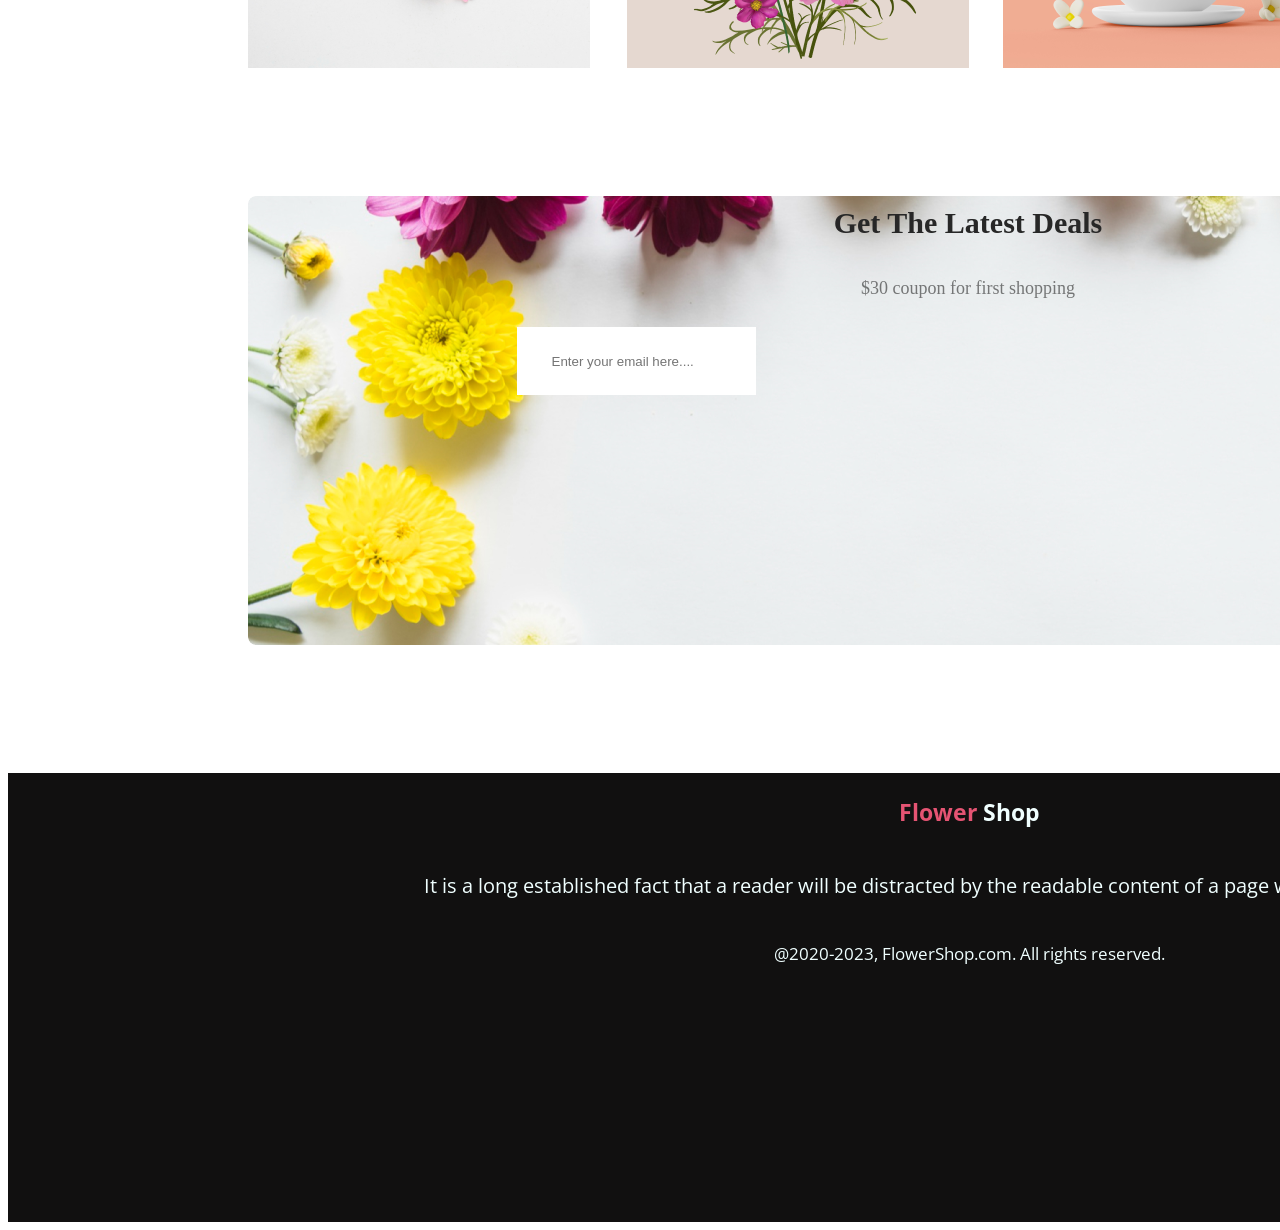
==== commit 6041c37a: "final add" ====
--- a/indext.html
+++ b/indext.html
@@ -37,11 +37,7 @@
             <div class="flower-2"><img src="Flower Asset/pngwing 5.png" alt=""></div>
             <div class="flower-3"><img src="Flower Asset/pngwing 7.png" alt=""></div>
         </div>
-        <div class="flower-name">
-            <h3><u>Pink Flower Tree</u></h3>
-            <h3><u>Pink Flower Tree</u></h3>
-            <h3><u>Pink Flower Tree</u></h3>
-        </div>
+
         <section class="hot-deal">
             <div class="hot-deal-flex">
                 <div class="text">
@@ -60,7 +56,8 @@
         <section class="instagram">
             <div class="instagram-text">
                 <h3 class="section-tittle">Instagram</h3>
-                <p class="section-description">It is a long established fact that a reader will be distracted by the readable content of a page when looking at its layout.</p>
+                <p class="section-description">It is a long established fact that a reader will be distracted by the
+                    readable content of a page when looking at its layout.</p>
             </div>
             <div class="instagram-picture">
                 <img class="img-1" src="Flower Asset/Flower 01.png" alt="">
@@ -71,20 +68,23 @@
         </section>
         <section class="deals">
             <div class="deals-text">
-                <h3 class="section-tittle" >Get The Latest Deals</h3>
-                <p class="section-description" >$30 coupon for first shopping</p>
-                <input class="text-area" placeholder="Enter your email here...." type="text">
-                <button class="btn-primary" >Subscribe</button>
+                <h3 class="section-tittle">Get The Latest Deals</h3>
+                <p class="section-description">$30 coupon for first shopping</p>
+                <div class="text-button" >
+                    <input class="text-area" placeholder="Enter your email here...." type="text">
+                    <button class="btn-primary">Subscribe</button>
+                </div>
             </div>
 
         </section>
     </main>
     <footer>
-        <div class="footer" >
-            <h3 class="text-1" class="footer-tittle" > <span class="text-primary" >Flower</span> Shop</h3>
-            <p class="text-2" class="footer-description"> It is a long established fact that a reader will be distracted by the readable content of a page when looking at its layout.
+        <div class="footer">
+            <h3 class="text-1" class="footer-tittle"> <span class="text-primary">Flower</span> Shop</h3>
+            <p class="text-2" class="footer-description"> It is a long established fact that a reader will be distracted
+                by the readable content of a page when looking at its layout.
                 <br>
-                <p class="footer-last-text"><small>@2020-2023, FlowerShop.com. All rights reserved. </small></p>
+            <p class="footer-last-text"><small>@2020-2023, FlowerShop.com. All rights reserved. </small></p>
             </p>
         </div>
     </footer>
--- a/styles/style.css
+++ b/styles/style.css
@@ -53,12 +53,12 @@
 
 /* Main section styles */
 .main {
-    max-width: 1140px;
-    margin: auto;
+    max-width: 140px;
+    
 }
 
 .featured {
-    margin: 130px 0px;
+    margin: 100px 0px;
 }
 
 .section-tittle {
@@ -67,6 +67,8 @@
     font-family: Lato;
     font-size: 30px;
     font-weight: 800;
+    margin: 10px;
+    padding: 10px;
 }
 
 .section-description {
@@ -74,7 +76,7 @@
     text-align: center;
     font-family: Lato;
     font-size: 18px;
-    padding: 30px;
+    padding: 10px;
 }
 
 .featured-flowers {
@@ -214,4 +216,16 @@
 
 .text-1 , .text-2 {
     text-align: center;
+}
+
+.text-area{
+    display: block;
+    margin-bottom: 25px;
+    padding: 18px 35px;
+    border: none;
+}
+.text-button{
+    display: flex;
+    justify-content: space-around;
+    -ms-flex-item-align: center;
 }
